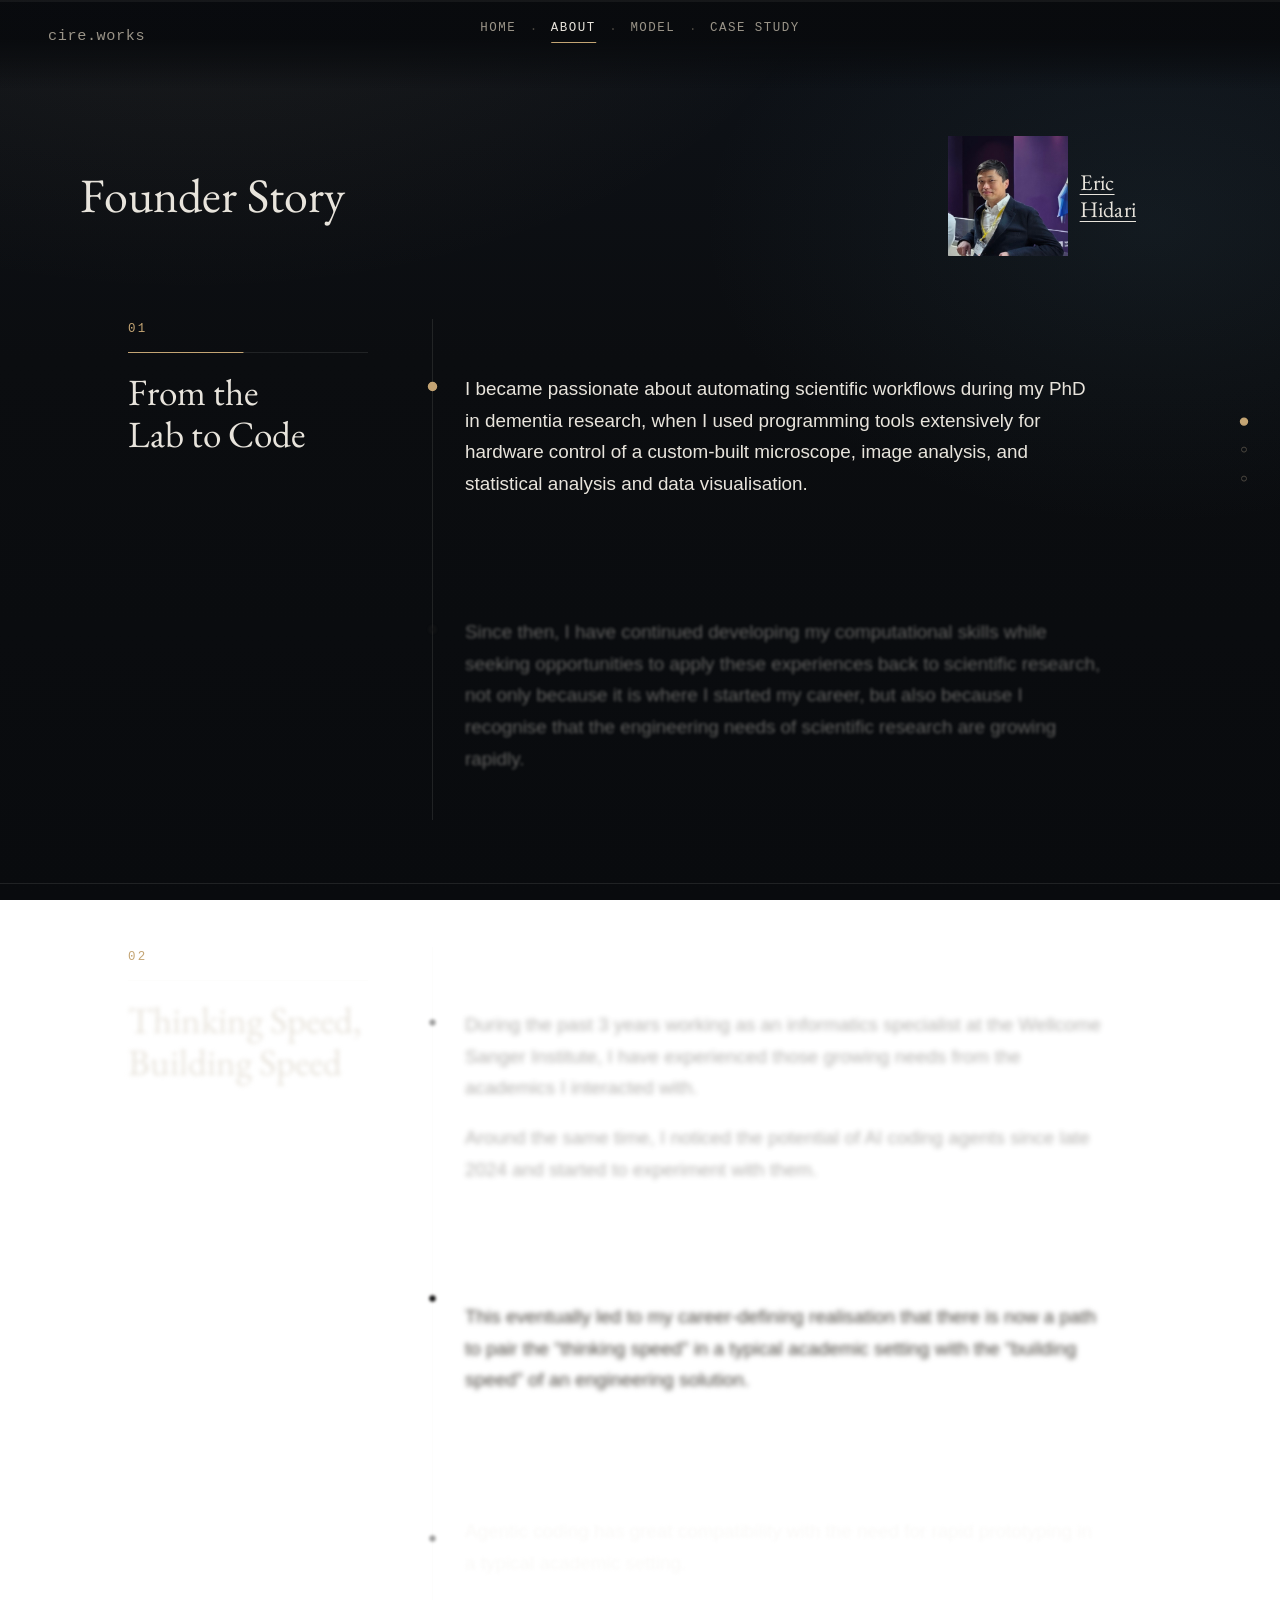
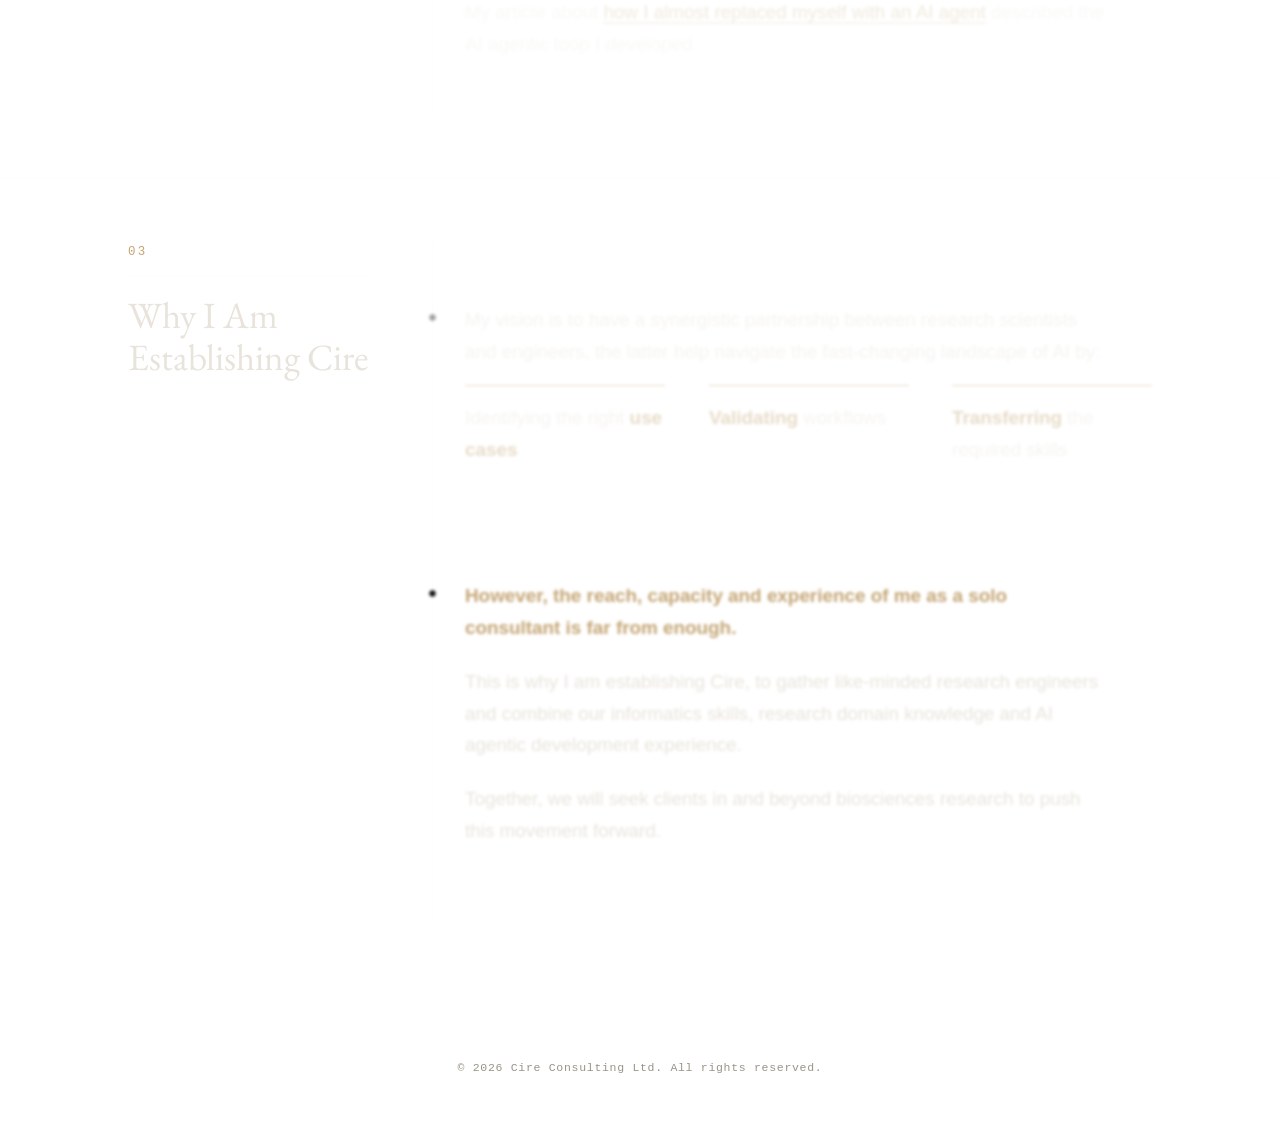
==== about.html @ c85d9557 "Add new 'About', 'Case Study', and 'Model' pages; enhance navigation and layout across the site. Upd" ====
<!DOCTYPE html>
<html lang="en">
<head>
  <meta charset="UTF-8" />
  <meta name="viewport" content="width=device-width, initial-scale=1" />
  <title>About · cire.works</title>
  <meta name="description" content="Founder story of Eric Hidari and why Cire exists: pairing academic thinking speed with engineering building speed." />
  <link rel="preconnect" href="https://fonts.googleapis.com" />
  <link rel="preconnect" href="https://fonts.gstatic.com" crossorigin />
  <link href="https://fonts.googleapis.com/css2?family=EB+Garamond:wght@400;600&display=swap" rel="stylesheet" />
  <link rel="stylesheet" href="styles.css" />
</head>
<body class="page-inner">

  <div class="scroll-progress" aria-hidden="true"><span></span></div>

  <header class="site-nav">
    <a class="brand" href="index.html">cire.works</a>
    <nav class="page-tabs" aria-label="Pages">
      <a href="index.html">Home</a>
      <span class="page-tabs-sep" aria-hidden="true">·</span>
      <a href="about.html" aria-current="page">About</a>
      <span class="page-tabs-sep" aria-hidden="true">·</span>
      <a href="model.html">Model</a>
      <span class="page-tabs-sep" aria-hidden="true">·</span>
      <a href="case-study.html">Case Study</a>
    </nav>
    <nav class="rail" aria-label="Sections">
      <a href="#session-1" data-rail="session-1"><span class="rail-label">Origin</span><span class="rail-dot"></span></a>
      <a href="#session-2" data-rail="session-2"><span class="rail-label">Realisation</span><span class="rail-dot"></span></a>
      <a href="#session-3" data-rail="session-3"><span class="rail-label">Why Cire</span><span class="rail-dot"></span></a>
    </nav>
  </header>

  <main id="top">

    <section class="about-intro">
      <div class="about-intro-inner">
        <h1 class="about-heading">Founder Story</h1>
        <div class="about-byline">
          <figure class="about-portrait">
            <img src="assets/profile.jpeg" alt="Eric Hidari, founder of Cire." width="708" height="959" />
          </figure>
          <p class="about-name"><a href="https://www.linkedin.com/in/eric-hidari-40841a161/" target="_blank" rel="noopener"><span>Eric</span><span>Hidari</span></a></p>
        </div>
      </div>
    </section>

    <!-- SESSION 1 -->
    <section class="session" id="session-1">
      <div class="session-main">
        <aside class="session-aside">
          <span class="session-index">01</span>
          <div class="session-track" aria-hidden="true"><span></span></div>
          <h2 class="session-title" data-reveal>From the Lab to Code</h2>
        </aside>

        <div class="session-body">
          <div class="beat">
            <p class="line lead" data-reveal>I became passionate about automating scientific workflows during my PhD in dementia research, when I used programming tools extensively for hardware control of a custom-built microscope, image analysis, and statistical analysis and data visualisation.</p>
          </div>
          <div class="beat">
            <p class="line" data-reveal>Since then, I have continued developing my computational skills while seeking opportunities to apply these experiences back to scientific research, not only because it is where I started my career, but also because I recognise that the engineering needs of scientific research are growing rapidly.</p>
          </div>
        </div>
      </div>
    </section>

    <!-- SESSION 2 -->
    <section class="session" id="session-2">
      <div class="session-main">
        <aside class="session-aside">
          <span class="session-index">02</span>
          <div class="session-track" aria-hidden="true"><span></span></div>
          <h2 class="session-title" data-reveal>Thinking Speed, Building Speed</h2>
        </aside>

        <div class="session-body">
          <div class="beat">
            <p class="line lead" data-reveal>During the past 3 years working as an informatics specialist at the Wellcome Sanger Institute, I have experienced those growing needs from the academics I interacted with.</p>
            <p class="line" data-reveal>Around the same time, I noticed the potential of AI coding agents since late 2024 and started to experiment with them.</p>
          </div>
          <div class="beat">
            <p class="line statement" data-reveal>This eventually led to my career-defining realisation that there is now a path to pair the “thinking speed” in a typical academic setting with the “building speed” of an engineering solution.</p>
          </div>
          <div class="beat">
            <p class="line" data-reveal>Agentic coding has great compatibility with the need for rapid prototyping in a typical academic setting.</p>
            <p class="line" data-reveal>My article about <a href="https://medium.com/@eric.hidari/how-i-almost-replaced-myself-with-ai-8478e6b85142" target="_blank" rel="noopener">how I almost replaced myself with an AI agent</a> described the AI agentic loop I developed.</p>
          </div>
        </div>
      </div>
    </section>

    <!-- SESSION 3 -->
    <section class="session" id="session-3">
      <div class="session-main">
        <aside class="session-aside">
          <span class="session-index">03</span>
          <div class="session-track" aria-hidden="true"><span></span></div>
          <h2 class="session-title" data-reveal>Why I Am Establishing Cire</h2>
        </aside>

        <div class="session-body">
          <div class="beat">
            <p class="line lead" data-reveal>My vision is to have a synergistic partnership between research scientists and engineers, the latter help navigate the fast-changing landscape of AI by:</p>
            <div class="parallel-block parallel-block--3">
              <div class="parallel-col" data-reveal>
                <p>Identifying the right <strong>use cases</strong></p>
              </div>
              <div class="parallel-col" data-reveal>
                <p><strong>Validating</strong> workflows</p>
              </div>
              <div class="parallel-col" data-reveal>
                <p><strong>Transferring</strong> the required skills</p>
              </div>
            </div>
          </div>
          <div class="beat">
            <p class="line tension" data-reveal><strong>However, the reach, capacity and experience of me as a solo consultant is far from enough.</strong></p>
            <p class="line" data-reveal>This is why I am establishing Cire, to gather like-minded research engineers and combine our informatics skills, research domain knowledge and AI agentic development experience.</p>
            <p class="line punch" data-reveal>Together, we will seek clients in and beyond biosciences research to push this movement forward.</p>
          </div>
        </div>
      </div>
    </section>

  </main>

  <footer class="site-footer">
    <p>© 2026 Cire Consulting Ltd. All rights reserved.</p>
  </footer>

  <script src="main.js" defer></script>
</body>
</html>
---- styles.css ----
:root {
  --bg: #0b0d10;
  --ink: #e8e4dc;
  --ink-muted: #9a9488;
  --ink-faint: #4a463f;
  --accent: #c4a574;
  --line: rgba(232, 228, 220, 0.1);
  /* mark = UI chrome · body = Arial · titles / hero = Garamond */
  --font-mark: "Courier New", Courier, monospace;
  --font-body: Arial, Helvetica, sans-serif;
  --font-title: "EB Garamond", Garamond, "Times New Roman", serif;
  --font-emphasis: Arial, Helvetica, sans-serif;
  --max: 40rem;
  --wide: 70rem;
  --ease: cubic-bezier(0.22, 1, 0.36, 1);
  --gutter: clamp(1.25rem, 4vw, 3rem);
}

*,
*::before,
*::after {
  box-sizing: border-box;
}

html {
  scroll-behavior: smooth;
  overflow-x: clip;
}

body {
  margin: 0;
  font-family: var(--font-body);
  font-size: clamp(1.05rem, 0.95rem + 0.4vw, 1.18rem);
  line-height: 1.68;
  color: var(--ink);
  background:
    radial-gradient(1200px 700px at 15% -10%, rgba(196, 165, 116, 0.08), transparent 55%),
    radial-gradient(900px 600px at 90% 25%, rgba(70, 110, 130, 0.12), transparent 50%),
    linear-gradient(180deg, #0e1218 0%, var(--bg) 40%, #090b0e 100%);
  background-attachment: fixed;
  overflow-x: clip;
}

img {
  max-width: 100%;
  display: block;
}

a {
  color: var(--accent);
  text-decoration-thickness: 1px;
  text-underline-offset: 0.2em;
  transition: color 0.2s ease;
}

a:hover {
  color: #e0c89a;
}

/* SCROLL PROGRESS */
.scroll-progress {
  position: fixed;
  inset: 0 0 auto;
  height: 2px;
  z-index: 50;
  background: rgba(232, 228, 220, 0.06);
}

.scroll-progress span {
  display: block;
  height: 100%;
  background: linear-gradient(90deg, rgba(196, 165, 116, 0.35), var(--accent));
  transform: scaleX(0);
  transform-origin: 0 50%;
}

/* NAV */
.site-nav {
  position: fixed;
  inset: 0 0 auto;
  z-index: 40; /* above full-bleed images; session heads stay under them */
  padding: 1.15rem var(--gutter) 2.4rem;
  pointer-events: none;
}

.site-nav::before {
  content: "";
  position: absolute;
  inset: 0;
  background: linear-gradient(
    180deg,
    rgba(9, 11, 14, 0.97) 0 45%,
    rgba(9, 11, 14, 0.6) 70%,
    transparent
  );
  opacity: 0;
  transition: opacity 0.4s ease;
}

.site-nav.is-solid::before {
  opacity: 1;
}

.brand {
  position: relative;
  pointer-events: auto;
  font-family: var(--font-mark);
  font-size: 0.95rem;
  color: var(--ink-muted);
  text-decoration: none;
  letter-spacing: 0.04em;
}

.brand:hover {
  color: var(--ink);
}

.page-tabs {
  position: absolute;
  left: 50%;
  top: 1.15rem;
  transform: translateX(-50%);
  z-index: 1;
  display: flex;
  align-items: center;
  gap: 0.85rem;
  pointer-events: auto;
}

.page-tabs a {
  font-family: var(--font-mark);
  font-size: 0.78rem;
  letter-spacing: 0.12em;
  text-transform: uppercase;
  text-decoration: none;
  color: var(--ink-muted);
  border-bottom: 1px solid transparent;
  padding-bottom: 0.15rem;
}

.page-tabs-sep {
  color: var(--ink-faint);
  font-family: var(--font-mark);
  font-size: 0.78rem;
  line-height: 1;
  pointer-events: none;
  user-select: none;
}

.page-tabs a:hover {
  color: var(--ink);
}

.page-tabs a[aria-current="page"] {
  color: var(--ink);
  border-bottom-color: var(--accent);
}

.founder {
  position: absolute;
  top: 1.15rem;
  right: var(--gutter);
  z-index: 1;
  pointer-events: auto;
  font-family: var(--font-mark);
  font-size: 0.95rem;
  color: var(--ink-muted);
  text-decoration: none;
  letter-spacing: 0.04em;
}

.founder:hover,
.founder[aria-current="page"] {
  color: var(--ink);
}

/* SIDE RAIL */
.rail {
  position: fixed;
  right: clamp(1rem, 2.5vw, 2rem);
  top: 50%;
  transform: translateY(-50%);
  display: grid;
  gap: 1.1rem;
  pointer-events: auto;
}

.rail a {
  display: grid;
  grid-template-columns: 1fr 8px;
  align-items: center;
  gap: 0.7rem;
  text-decoration: none;
  color: var(--ink-faint);
  font-family: var(--font-mark);
  font-size: 0.7rem;
  letter-spacing: 0.08em;
  text-transform: uppercase;
  transition: color 0.35s ease;
}

.rail-dot {
  width: 8px;
  height: 8px;
  display: grid;
  place-items: center;
}

.rail-dot::before {
  content: "";
  width: 6px;
  height: 6px;
  border-radius: 50%;
  border: 1px solid currentColor;
  transition: background 0.35s ease, transform 0.35s var(--ease);
}

.rail-label {
  text-align: right;
  line-height: 1;
  white-space: nowrap;
  opacity: 0;
  transform: translateX(0.4rem);
  transition: opacity 0.35s ease, transform 0.35s var(--ease);
}

.rail a:hover,
.rail a.is-active {
  color: var(--accent);
}

.rail a.is-active .rail-dot::before {
  background: var(--accent);
  transform: scale(1.4);
}

.rail a:hover .rail-label {
  opacity: 1;
  transform: none;
}

/* HERO */
.hero {
  position: relative;
  min-height: 100svh;
  display: grid;
  place-items: center;
  padding: 6rem var(--gutter) 5rem;
  overflow: hidden;
}

.hero-atmosphere {
  position: absolute;
  inset: 0;
  background:
    linear-gradient(180deg, transparent 55%, var(--bg) 100%),
    radial-gradient(ellipse 80% 50% at 50% 30%, rgba(196, 165, 116, 0.1), transparent 70%);
  pointer-events: none;
}

.hero-inner {
  position: relative;
  max-width: 38rem;
  text-align: center;
}

.js-motion .hero-inner {
  opacity: calc(1 - var(--out, 0) * 0.9);
  transform: translateY(calc(var(--out, 0) * -3rem)) scale(calc(1 - var(--out, 0) * 0.05));
  filter: blur(calc(var(--out, 0) * 4px));
  will-change: opacity, transform;
}

.js-motion .brand-mark,
.js-motion .hero-portrait,
.js-motion .hero-name,
.js-motion .hero-tagline {
  animation: hero-in 1.2s var(--ease) both;
}

.js-motion .hero-name {
  animation-delay: 0.12s;
}

.js-motion .hero-tagline {
  animation-delay: 0.22s;
}

@keyframes hero-in {
  from { opacity: 0; transform: translateY(1.2rem); }
  to { opacity: 1; transform: none; }
}

.brand-mark {
  margin: 0 0 1.4rem;
  color: var(--ink);
  line-height: 0;
}

.brand-mark-logo {
  display: block;
  width: min(20rem, 78vw);
  height: auto;
}

.hero-portrait {
  margin: 0 auto 1.6rem;
  width: min(15.5rem, 58vw);
  line-height: 0;
}

.hero-portrait img {
  width: 100%;
  height: auto;
  box-shadow: 0 0 0 1px rgba(232, 228, 220, 0.12);
}

.hero-name {
  margin: 0 0 0.55rem;
  font-family: var(--font-title);
  font-size: clamp(2.1rem, 4.6vw, 3.15rem);
  font-weight: 400;
  font-style: normal;
  line-height: 1.1;
  color: var(--ink);
}

.hero-tagline {
  margin: 0;
  font-family: var(--font-title);
  font-size: clamp(1.45rem, 3.2vw, 2.1rem);
  font-weight: 400;
  font-style: normal;
  line-height: 1.3;
  color: var(--ink-muted);
}

.hero-cue {
  position: absolute;
  bottom: 2.2rem;
  left: 50%;
  transform: translateX(-50%);
  display: grid;
  justify-items: center;
  gap: 0.6rem;
  font-family: var(--font-mark);
  font-size: clamp(0.85rem, 1.6vw, 1.05rem);
  letter-spacing: 0.18em;
  text-transform: uppercase;
  color: var(--ink);
  white-space: nowrap;
}

.js-motion .hero-cue {
  opacity: calc(1 - var(--out, 0) * 2);
}

.hero-cue i {
  width: 1px;
  height: 3rem;
  background: linear-gradient(180deg, var(--ink), transparent);
  animation: cue 2.4s ease-in-out infinite;
  transform-origin: 50% 0;
}

@keyframes cue {
  0%, 100% { transform: scaleY(0.35); opacity: 0.4; }
  50% { transform: scaleY(1); opacity: 1; }
}

/* SESSIONS — sticky lives in .session-main only, so heads release before figures */
.session {
  margin: 0;
  padding: 0;
}

.session + .session {
  border-top: 1px solid var(--line);
}

.session-main {
  max-width: var(--wide);
  margin: 0 auto;
  padding: clamp(2.5rem, 7vh, 5rem) var(--gutter);
  display: grid;
  grid-template-columns: minmax(0, 15rem) minmax(0, 1fr);
  gap: clamp(1.75rem, 5vw, 4rem);
  align-items: start;
  position: relative;
  z-index: 1;
}

.session-aside {
  position: sticky;
  top: clamp(5rem, 22vh, 12rem);
  z-index: 1;
}

.session-index {
  display: block;
  font-family: var(--font-mark);
  font-size: 0.78rem;
  letter-spacing: 0.18em;
  color: var(--accent);
  margin-bottom: 0.75rem;
}

.session-track {
  height: 1px;
  margin-bottom: 1.1rem;
  background: var(--line);
  overflow: hidden;
}

.session-track span {
  display: block;
  height: 100%;
  background: var(--accent);
  transform: scaleX(var(--sp, 0));
  transform-origin: 0 50%;
}

.session-title {
  margin: 0;
  font-family: var(--font-title);
  font-size: clamp(1.7rem, 2.9vw, 2.4rem);
  font-weight: 400;
  font-style: normal;
  line-height: 1.14;
  text-wrap: balance;
}

.session-body {
  min-width: 0;
  padding-left: clamp(1.25rem, 2.5vw, 2rem);
  border-left: 1px solid var(--line);
}

/* Each logical block is a scroll stage: focus sharpens one, dims the rest */
.beat {
  position: relative;
  padding: clamp(2rem, 6vh, 3.5rem) 0;
}

.beat::before {
  content: "";
  position: absolute;
  left: calc(-1 * clamp(1.25rem, 2.5vw, 2rem) - 4px);
  top: calc(clamp(2rem, 6vh, 3.5rem) + 0.55em);
  width: 7px;
  height: 7px;
  border-radius: 50%;
  background: var(--bg);
  border: 1px solid var(--ink-faint);
}

.js-motion .beat {
  opacity: calc(0.4 + 0.6 * var(--bf, 1));
  filter: blur(calc((1 - var(--bf, 1)) * 1.4px));
  transform: translateY(calc((1 - var(--bf, 1)) * 0.5rem));
  will-change: opacity, transform;
}

.js-motion .beat::before {
  border-color: color-mix(in srgb, var(--accent) calc(var(--bf, 0) * 100%), var(--ink-faint));
  background: color-mix(in srgb, var(--accent) calc(max(0, var(--bf, 0) - 0.55) * 220%), var(--bg));
  transform: scale(calc(1 + var(--bf, 0) * 0.35));
}

/* SCROLL-DRIVEN REVEAL — beat focus handles dimming, this handles arrival */
.js-motion [data-reveal] {
  opacity: calc((0.45 + 0.55 * var(--enter, 0)) * (1 - var(--leave, 0) * 0.4));
  transform: translateY(
    calc((1 - var(--enter, 0)) * 1rem - var(--leave, 0) * 0.6rem)
  );
  will-change: opacity, transform;
}

.js-motion [data-reveal].split {
  opacity: calc(1 - var(--leave, 0) * 0.7);
  filter: none;
}

.js-motion .split .w {
  display: inline-block;
  /* Stagger by word index, but always finish by the time --enter hits 1 */
  --w: clamp(0, calc(var(--enter, 0) * 1.55 - (var(--wi) / var(--wn, 1)) * 0.55), 1);
  opacity: calc(0.16 + 0.84 * var(--w));
  transform: translateY(calc((1 - var(--w)) * 0.4rem));
  color: color-mix(in srgb, var(--ink) calc(var(--w) * 100%), var(--ink-faint));
}

.js-motion .line[data-reveal].split {
  color: inherit;
}

.js-motion .session-title[data-reveal],
.js-motion .line[data-reveal],
.js-motion .qa-pair[data-reveal] {
  filter: blur(calc((1 - var(--enter, 0)) * 2px));
}

.js-motion .line[data-reveal],
.js-motion .qa-pair[data-reveal] .line,
.js-motion .bullet-row li[data-reveal],
.js-motion .bullet-stack li[data-reveal] {
  color: color-mix(in srgb, var(--ink) calc(var(--enter, 0) * 100%), var(--ink-faint));
}

/* TEXT — body + session heads: Arial */
.line {
  margin: 0 0 1.1rem;
  max-width: var(--max);
  color: var(--ink);
  font-family: var(--font-body);
  font-style: normal;
  font-weight: 400;
}

.line:last-child {
  margin-bottom: 0;
}

.line--gap {
  margin-top: 2.25rem;
}

.line.answer {
  margin-bottom: 0;
}

.line.answer strong,
.full-name,
.pull,
strong {
  color: var(--accent);
  font-family: var(--font-emphasis);
  font-style: normal;
  font-weight: 600;
}

.qa-pair {
  margin-bottom: 1.6rem;
  max-width: var(--max);
}

.line.question {
  margin-bottom: 0.45rem;
}

.line.bridge {
  margin-top: 1.4rem;
}

.line.statement {
  max-width: var(--max);
  margin: 0 0 1.75rem;
}

.line.tension {
  color: var(--accent);
  margin: 1.4rem 0;
}

/* Pull the opening quote mark into the margin so the text edge stays flush */
.line--quote {
  text-indent: -0.5em;
}

.js-motion .line.tension[data-reveal] {
  color: color-mix(in srgb, var(--accent) calc(var(--enter, 0) * 100%), var(--ink-faint));
}

.line.punch {
  margin: 1.4rem 0 1.5rem;
}

/* Beat opens flush with its dot marker, whatever element leads it */
.beat > :first-child {
  margin-top: 0;
}

.line.tagline {
  margin: 1.5rem 0 1rem;
}

/* Session heads + hero headline: Garamond */
.session-title {
  font-family: var(--font-title);
  font-style: normal;
  font-weight: 400;
  font-size: clamp(1.7rem, 2.9vw, 2.4rem);
  line-height: 1.14;
}

.line.connect {
  color: var(--ink-muted);
  word-break: break-word;
}

/* BULLETS */
.bullet-row {
  list-style: none;
  margin: 1.6rem 0 0;
  padding: 0;
  display: grid;
  grid-template-columns: repeat(3, 1fr);
  gap: clamp(1.5rem, 4vw, 2.75rem);
}

.bullet-row li {
  margin: 0;
  padding: 0.9rem 0 0;
  border-top: 1px solid var(--line);
  font-family: var(--font-body);
  line-height: 1.45;
}

.js-motion .bullet-row li[data-reveal] {
  border-top-color: color-mix(in srgb, var(--accent) calc(var(--enter, 0) * 100%), var(--line));
}

.bullet-stack {
  list-style: none;
  margin: 1.1rem 0 1.4rem;
  padding: 0;
  display: grid;
  gap: 0.85rem;
  max-width: var(--max);
}

.bullet-stack li {
  position: relative;
  padding-left: 1rem;
  font-family: var(--font-body);
}

.bullet-stack li::before {
  content: "";
  position: absolute;
  left: 0;
  top: 0.72em;
  width: 0.4rem;
  height: 1px;
  background: var(--accent);
}

.parallel-block {
  display: grid;
  grid-template-columns: 1fr 1fr;
  gap: clamp(1.5rem, 4vw, 2.75rem);
}

.parallel-block--3 {
  grid-template-columns: 1fr 1fr 1fr;
}

.parallel-col {
  padding-top: 1rem;
  border-top: 1px solid var(--line);
}

.js-motion .parallel-col[data-reveal] {
  border-top-color: color-mix(in srgb, var(--accent) calc(var(--enter, 0) * 100%), var(--line));
}

.parallel-col p {
  margin: 0 0 0.9rem;
}

.parallel-col .bullet-stack {
  margin: 0;
}

/* IMAGES — full-bleed dark band above sticky heads; ±5rem pad */
.media {
  position: relative;
  z-index: 30;
  width: 100vw;
  max-width: 100vw;
  margin: 0;
  margin-left: calc(50% - 50vw);
  margin-right: calc(50% - 50vw);
  padding: 5rem 0;
  display: grid;
  justify-items: center;
  gap: 0;
  background: #0b0d10;
  box-sizing: border-box;
}

.media img {
  display: block;
  width: 100%;
  height: auto;
  max-width: none;
  background: var(--bg);
}

.media--60 img {
  width: 60vw;
  max-width: 60vw;
}

.media--75 img {
  width: 75vw;
  max-width: 75vw;
}

.media-zoom {
  display: block;
  width: 100%;
  line-height: 0;
  cursor: zoom-in;
}

.media figcaption span {
  color: var(--accent);
  font-family: var(--font-mark);
  font-size: 0.78rem;
  letter-spacing: 0.06em;
  text-transform: uppercase;
  white-space: nowrap;
}

.media figcaption {
  max-width: none;
  width: 100%;
  box-sizing: border-box;
  margin: 0;
  padding: 0.85rem var(--gutter) 0;
  text-align: center;
  font-family: var(--font-body);
  font-size: 0.95rem;
  line-height: 1.5;
  color: var(--ink-muted);
  background: transparent;
}

.media--60 figcaption {
  width: 60vw;
  max-width: 60vw;
}

.media--75 figcaption {
  width: 75vw;
  max-width: 75vw;
}

/* Keep stage opaque so sticky heads + nav tuck under, not bleed through */
.js-motion .media[data-reveal] {
  opacity: 1;
  filter: none;
}

.js-motion .media[data-parallax] {
  transform: translateY(
    calc((1 - var(--enter, 0)) * 1.1rem + var(--shift, 0) * 1.1rem)
  );
  will-change: transform;
}

.session:last-of-type {
  padding-bottom: clamp(3rem, 8vh, 5rem);
}

/* ENDING CHAPTER */
.ending {
  border-top: 1px solid var(--line);
  padding: clamp(4rem, 14vh, 8rem) var(--gutter) clamp(5rem, 16vh, 10rem);
}

.ending-inner {
  max-width: var(--max);
  margin: 0 auto;
  text-align: left;
}

.ending-mark {
  margin: 0 0 0.55rem;
  font-family: var(--font-mark);
  font-size: clamp(1.05rem, 2vw, 1.25rem);
  letter-spacing: 0.14em;
  color: var(--accent);
}

.pronounce {
  margin: 0 0 1.75rem;
  font-size: 0.92rem;
  line-height: 1.4;
  letter-spacing: 0.02em;
  color: var(--ink-faint);
  font-style: italic;
}

.ending .line.punch {
  margin-top: 1.6rem;
  color: var(--accent);
  font-family: var(--font-emphasis);
  font-weight: 600;
}

.js-motion .ending .line.punch[data-reveal] {
  color: color-mix(in srgb, var(--accent) calc(var(--enter, 0) * 100%), var(--ink-faint));
}

.js-motion .ending .line.punch.split .w {
  color: color-mix(in srgb, var(--accent) calc(var(--w) * 100%), var(--ink-faint));
}

.ending .line.tagline {
  margin-top: 2rem;
}

.ending .line.connect {
  margin-top: 1.25rem;
}

/* ASK */
.ask {
  border-top: 1px solid var(--line);
  padding: clamp(3rem, 10vh, 6rem) var(--gutter) clamp(4rem, 12vh, 7rem);
}

.ask-inner {
  max-width: var(--max);
  margin: 0 auto;
}

.ask-prompt {
  margin: 0 0 1.75rem;
  color: var(--ink-muted);
}

.ask-form {
  display: grid;
  gap: 1.15rem;
}

.ask-meta {
  display: grid;
  grid-template-columns: 1fr 1fr;
  gap: 1.15rem;
}

.ask-field {
  display: grid;
  gap: 0.45rem;
}

.ask-label {
  font-family: var(--font-mark);
  font-size: 0.72rem;
  letter-spacing: 0.1em;
  text-transform: uppercase;
  color: var(--ink);
}

.ask-label em {
  font-style: normal;
  text-transform: none;
  letter-spacing: 0.02em;
  color: var(--ink-muted);
  opacity: 0.9;
}

.ask-form input,
.ask-form textarea {
  width: 100%;
  margin: 0;
  padding: 0.65rem 0;
  border: 0;
  border-bottom: 1px solid var(--line);
  border-radius: 0;
  background: transparent;
  color: var(--ink);
  font: inherit;
  font-size: 1rem;
  line-height: 1.5;
  outline: none;
  resize: vertical;
  transition: border-color 0.2s ease;
}

.ask-form textarea {
  min-height: 4.5rem;
}

.ask-form input:focus,
.ask-form textarea:focus {
  border-bottom-color: var(--accent);
}

.ask-form input::placeholder,
.ask-form textarea::placeholder {
  color: var(--ink-faint);
}

.ask-submit {
  justify-self: start;
  margin-top: 0.35rem;
  padding: 0.55rem 0;
  border: 0;
  border-bottom: 1px solid var(--accent);
  background: none;
  color: var(--accent);
  font-family: var(--font-mark);
  font-size: 0.78rem;
  letter-spacing: 0.12em;
  text-transform: uppercase;
  cursor: pointer;
  transition: color 0.2s ease, border-color 0.2s ease;
}

.ask-submit:hover:not(:disabled) {
  color: #e0c89a;
  border-bottom-color: #e0c89a;
}

.ask-submit:disabled {
  opacity: 0.5;
  cursor: wait;
}

.ask-status {
  margin: 0.25rem 0 0;
  font-family: var(--font-body);
  font-size: 0.95rem;
  color: var(--accent);
}

.ask-status.is-error {
  color: #c98a7a;
}

@media (max-width: 640px) {
  .ask-meta {
    grid-template-columns: 1fr;
  }
}

/* ABOUT — compact byline, no cinematic hero */
.about-intro {
  padding: clamp(6.5rem, 16vh, 8.5rem) var(--gutter) 0;
}

.about-intro-inner {
  max-width: var(--wide);
  margin: 0 auto;
  display: flex;
  flex-wrap: wrap;
  align-items: center;
  justify-content: space-between;
  gap: 1rem 1.5rem;
  padding-right: clamp(1.25rem, 5vw, 4rem);
}

.about-heading {
  margin: 0;
  font-family: var(--font-title);
  font-size: clamp(2rem, 4vw, 3rem);
  font-weight: 400;
  line-height: 1.12;
}

.about-byline {
  display: flex;
  align-items: center;
  gap: 0.75rem;
  margin: 0;
}

.about-portrait {
  margin: 0;
  width: 7.5rem;
  height: 7.5rem;
  flex-shrink: 0;
  overflow: hidden;
}

.about-portrait img {
  width: 100%;
  height: 100%;
  object-fit: cover;
  object-position: 50% 20%;
}

.about-byline p,
.about-name {
  margin: 0;
  font-family: var(--font-title);
  font-size: clamp(1.15rem, 2vw, 1.4rem);
  letter-spacing: 0.01em;
  color: var(--ink);
  line-height: 1.2;
}

.about-name a {
  display: flex;
  flex-direction: column;
  color: inherit;
  text-decoration: underline;
  text-decoration-thickness: 1px;
  text-underline-offset: 0.18em;
}

.about-name a:hover {
  color: var(--accent);
}

/* CASE STUDY */
.page-inner .site-nav::before {
  opacity: 1;
}

.case {
  padding: clamp(6.5rem, 16vh, 8.5rem) var(--gutter) clamp(4rem, 12vh, 7rem);
}

.case-inner {
  max-width: var(--wide);
  margin: 0 auto;
}

.case-title {
  margin: 0 0 1.75rem;
  font-family: var(--font-title);
  font-size: clamp(2rem, 4vw, 3rem);
  font-weight: 400;
  line-height: 1.12;
}

.study-tabs {
  display: flex;
  gap: 0.25rem;
  margin: 0 0 2.5rem;
  border-bottom: 1px solid var(--line);
}

.study-tabs [role="tab"] {
  appearance: none;
  margin: 0 0 -1px;
  padding: 0.7rem 1.05rem;
  border: 0;
  border-bottom: 2px solid transparent;
  background: none;
  color: var(--ink-muted);
  font-family: var(--font-mark);
  font-size: 0.78rem;
  letter-spacing: 0.12em;
  text-transform: uppercase;
  cursor: pointer;
}

.study-tabs [role="tab"]:hover {
  color: var(--ink);
}

.study-tabs [role="tab"][aria-selected="true"] {
  color: var(--accent);
  border-bottom-color: var(--accent);
}

.study-panel {
  display: grid;
  grid-template-columns: minmax(7rem, 11rem) minmax(0, 1fr);
  gap: clamp(1.75rem, 5vw, 3.5rem);
  align-items: start;
}

.study-logo {
  margin: 0;
  position: sticky;
  top: 5.5rem;
}

.study-logo a {
  display: block;
}

.study-logo img {
  width: min(11rem, 100%);
  height: auto;
}

.study-body .case-lead {
  margin: 0 0 1.4rem;
  max-width: var(--max);
  font-family: var(--font-title);
  font-size: clamp(1.35rem, 2.4vw, 1.7rem);
  font-weight: 400;
  line-height: 1.35;
  color: var(--ink);
}

.study-body p {
  margin: 0 0 1.2rem;
  max-width: var(--max);
}

.study-body p:last-child {
  margin-bottom: 0;
}

/* FOOTER */
.site-footer {
  padding: 0 var(--gutter) clamp(2rem, 6vh, 3.5rem);
  text-align: center;
}

.site-footer p {
  margin: 0;
  font-family: var(--font-mark);
  font-size: 0.72rem;
  letter-spacing: 0.06em;
  line-height: 1.55;
  color: var(--ink-muted);
}

/* RESPONSIVE */
/* The rail needs room beside the 70rem content column, or it lands on the text. */
@media (max-width: 1150px) {
  .rail {
    display: none;
  }
}

@media (max-width: 900px) {
  .session-main {
    grid-template-columns: 1fr;
    gap: 1.5rem;
  }

  .session-aside {
    position: static;
  }

  .bullet-row,
  .parallel-block {
    grid-template-columns: 1fr;
    gap: 1rem;
  }

  .study-panel {
    grid-template-columns: 1fr;
  }

  .study-logo {
    position: static;
    justify-self: start;
  }

  .study-logo img {
    width: 7.5rem;
  }
}

@media (max-width: 1040px) {
  .page-tabs {
    position: relative;
    left: auto;
    top: auto;
    transform: none;
    flex-basis: 100%;
    margin: 0.85rem 0 0;
  }

  .site-nav {
    display: flex;
    flex-wrap: wrap;
    align-items: center;
    padding-bottom: 1.4rem;
  }
}

/* REDUCED MOTION */
@media (prefers-reduced-motion: reduce) {
  html {
    scroll-behavior: auto;
  }

  .hero-cue i {
    animation: none;
  }
}

.no-motion [data-reveal] {
  opacity: 1 !important;
  transform: none !important;
  filter: none !important;
}
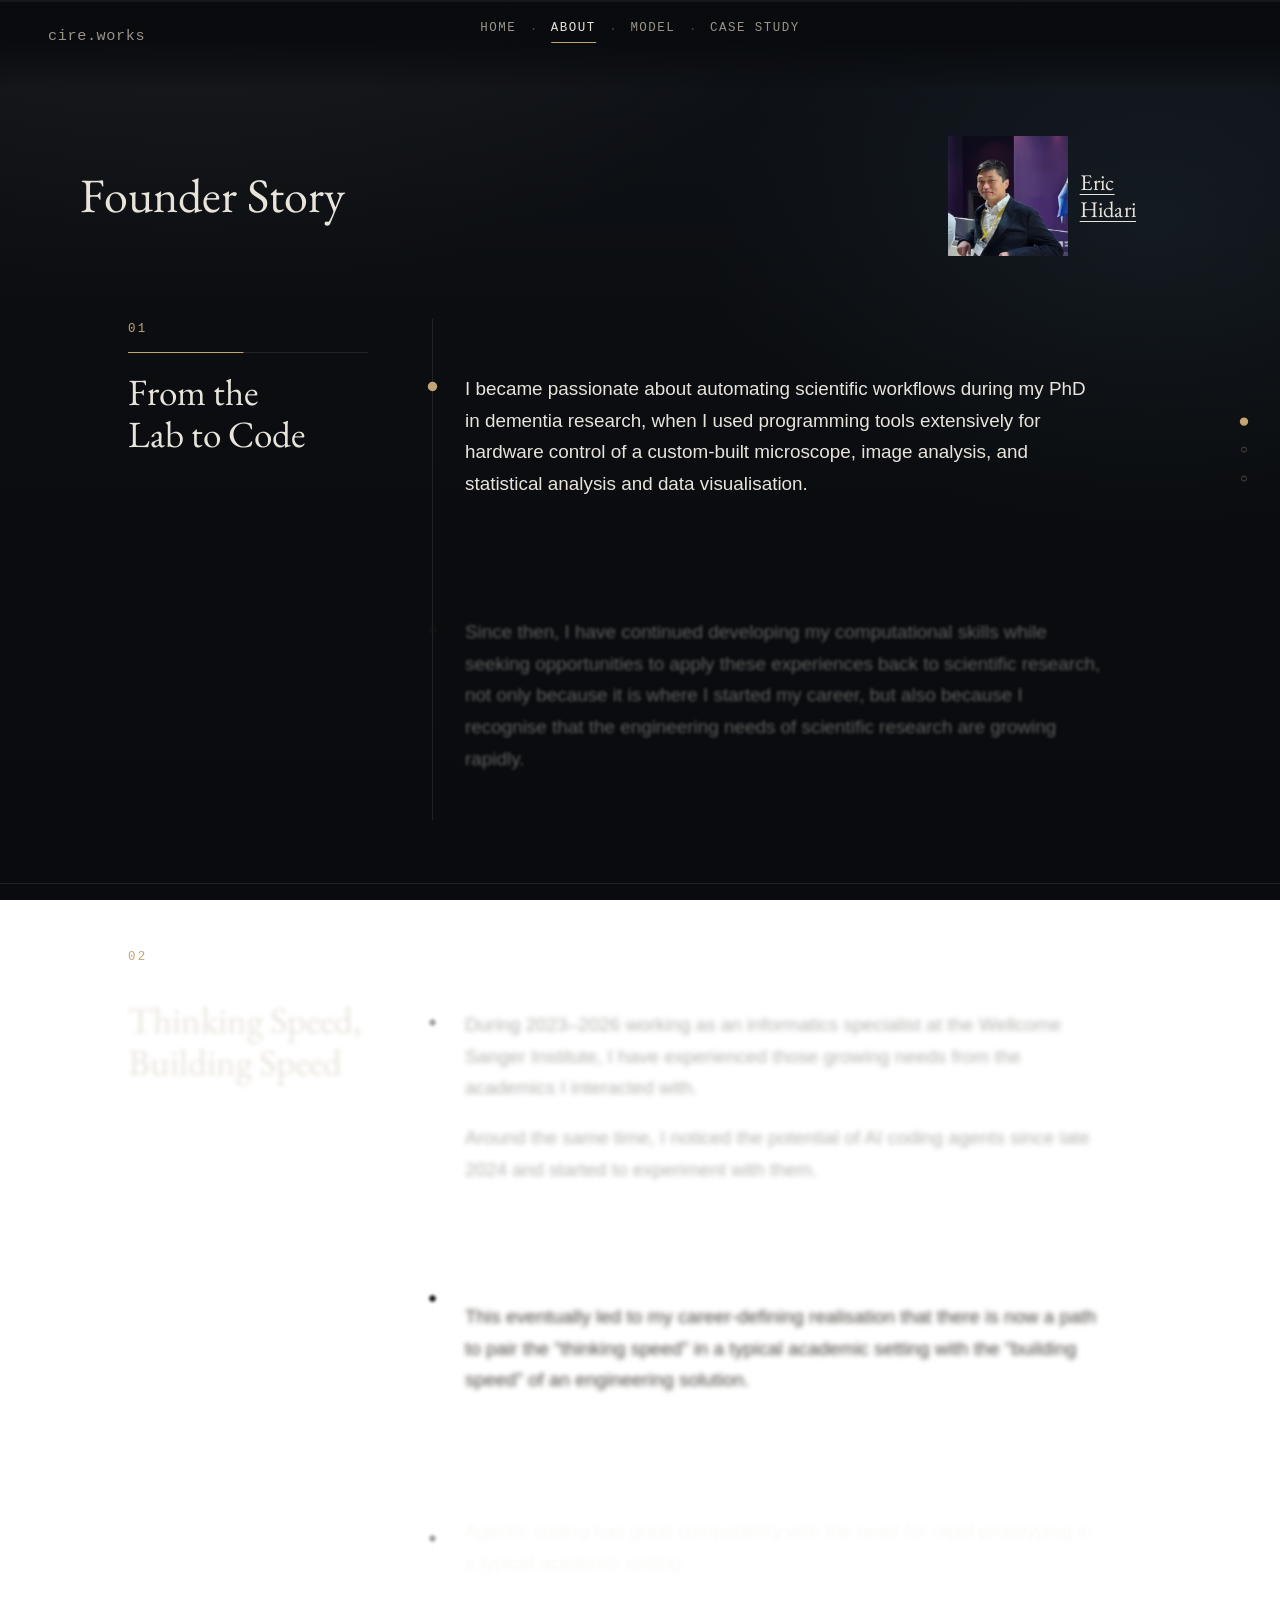
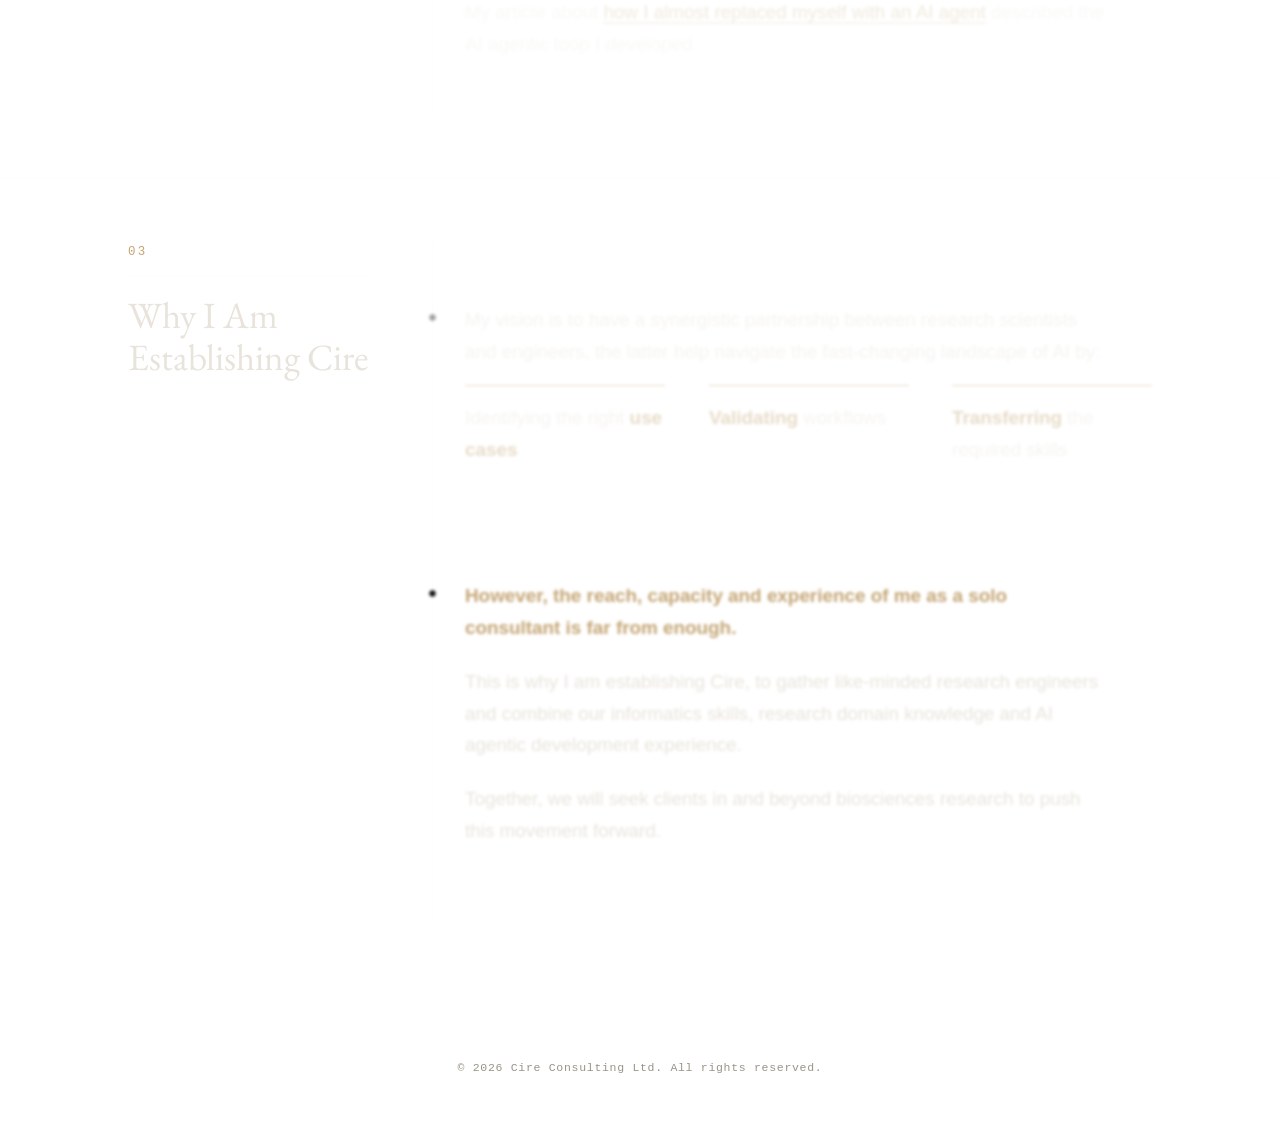
==== commit 10ae6ce1: "Update HTML files to include versioning for CSS and JS assets, ensuring proper cache management. Mod" ====
--- a/about.html
+++ b/about.html
@@ -8,7 +8,7 @@
   <link rel="preconnect" href="https://fonts.googleapis.com" />
   <link rel="preconnect" href="https://fonts.gstatic.com" crossorigin />
   <link href="https://fonts.googleapis.com/css2?family=EB+Garamond:wght@400;600&display=swap" rel="stylesheet" />
-  <link rel="stylesheet" href="styles.css" />
+  <link rel="stylesheet" href="styles.css?v=20260817a" />
 </head>
 <body class="page-inner">
 
@@ -77,7 +77,7 @@
 
         <div class="session-body">
           <div class="beat">
-            <p class="line lead" data-reveal>During the past 3 years working as an informatics specialist at the Wellcome Sanger Institute, I have experienced those growing needs from the academics I interacted with.</p>
+            <p class="line lead" data-reveal>During 2023–2026 working as an informatics specialist at the Wellcome Sanger Institute, I have experienced those growing needs from the academics I interacted with.</p>
             <p class="line" data-reveal>Around the same time, I noticed the potential of AI coding agents since late 2024 and started to experiment with them.</p>
           </div>
           <div class="beat">
@@ -130,6 +130,6 @@
     <p>© 2026 Cire Consulting Ltd. All rights reserved.</p>
   </footer>
 
-  <script src="main.js" defer></script>
+  <script src="main.js?v=20260817a" defer></script>
 </body>
 </html>
--- a/styles.css
+++ b/styles.css
@@ -80,7 +80,11 @@
   inset: 0 0 auto;
   z-index: 40; /* above full-bleed images; session heads stay under them */
   padding: 1.15rem var(--gutter) 2.4rem;
-  pointer-events: none;
+  pointer-events: none; /* the bar spans the page; only its links should catch clicks */
+}
+
+.site-nav a {
+  pointer-events: auto;
 }
 
 .site-nav::before {
